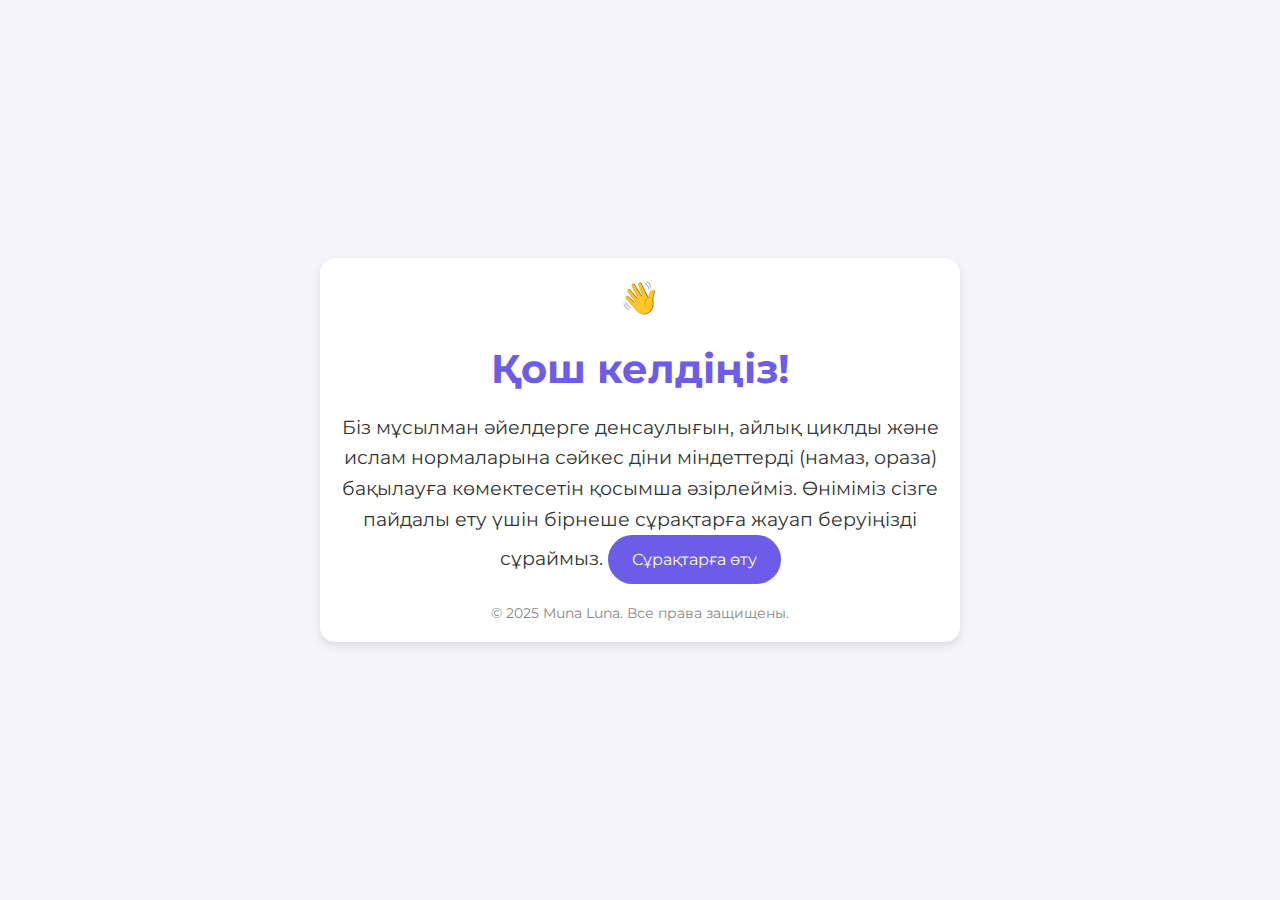
==== kaz.html @ 14688bdf "Create kaz.html" ====
<!DOCTYPE html>
<html lang="kz">
<head>
    <meta charset="UTF-8">
    <meta name="viewport" content="width=device-width, initial-scale=1.0">
    <title>Қош келдіңіз!</title>
    <link href="https://fonts.googleapis.com/css2?family=Montserrat:wght@400;700&display=swap" rel="stylesheet">
    <link rel="stylesheet" href="styles.css">
  </head>
  <body>
 <div class="container">
        <div class="emoji">👋</div>
        <h1>Қош келдіңіз!</h1>
        <p>
       Біз мұсылман әйелдерге денсаулығын, айлық циклды және ислам нормаларына сәйкес діни міндеттерді (намаз, ораза) бақылауға көмектесетін қосымша әзірлейміз. Өніміміз сізге пайдалы ету үшін бірнеше сұрақтарға жауап беруіңізді сұраймыз.
          <a href="https://forms.gle/6C79rHbjNdUCzA6z9" class="cta-button">Сұрақтарға өту</a>
        <footer>
            &copy; 2025 Muna Luna. Все права защищены.
        </footer>
    </div>
</body>
</html>
---- styles.css ----
/* Общие стили */
        body {
            font-family: 'Montserrat', sans-serif;
            background-color: #f4f4f9;
            color: #333;
            margin: 0;
            padding: 0;
            display: flex;
            justify-content: center;
            align-items: center;
            height: 100vh;
            text-align: center;
        }

        .container {
            max-width: 600px;
            padding: 20px;
            background-color: #ffffff;
            border-radius: 15px;
            box-shadow: 0 4px 10px rgba(0, 0, 0, 0.1);
        }

        h1 {
            font-size: 2.5rem;
            color: #6c5ce7;
            margin-bottom: 10px;
        }

        p {
            font-size: 1.2rem;
            line-height: 1.6;
            margin-bottom: 20px;
        }

        .cta-button {
            display: inline-block;
            padding: 12px 24px;
            font-size: 1rem;
            color: #fff;
            background-color: #6c5ce7;
            border-radius: 25px;
            text-decoration: none;
            transition: background-color 0.3s ease;
        }

        .cta-button:hover {
            background-color: #5a4dbf;
        }

        .emoji {
            font-size: 2rem;
            margin-bottom: 10px;
        }

        footer {
            margin-top: 20px;
            font-size: 0.9rem;
            color: #888;
        }
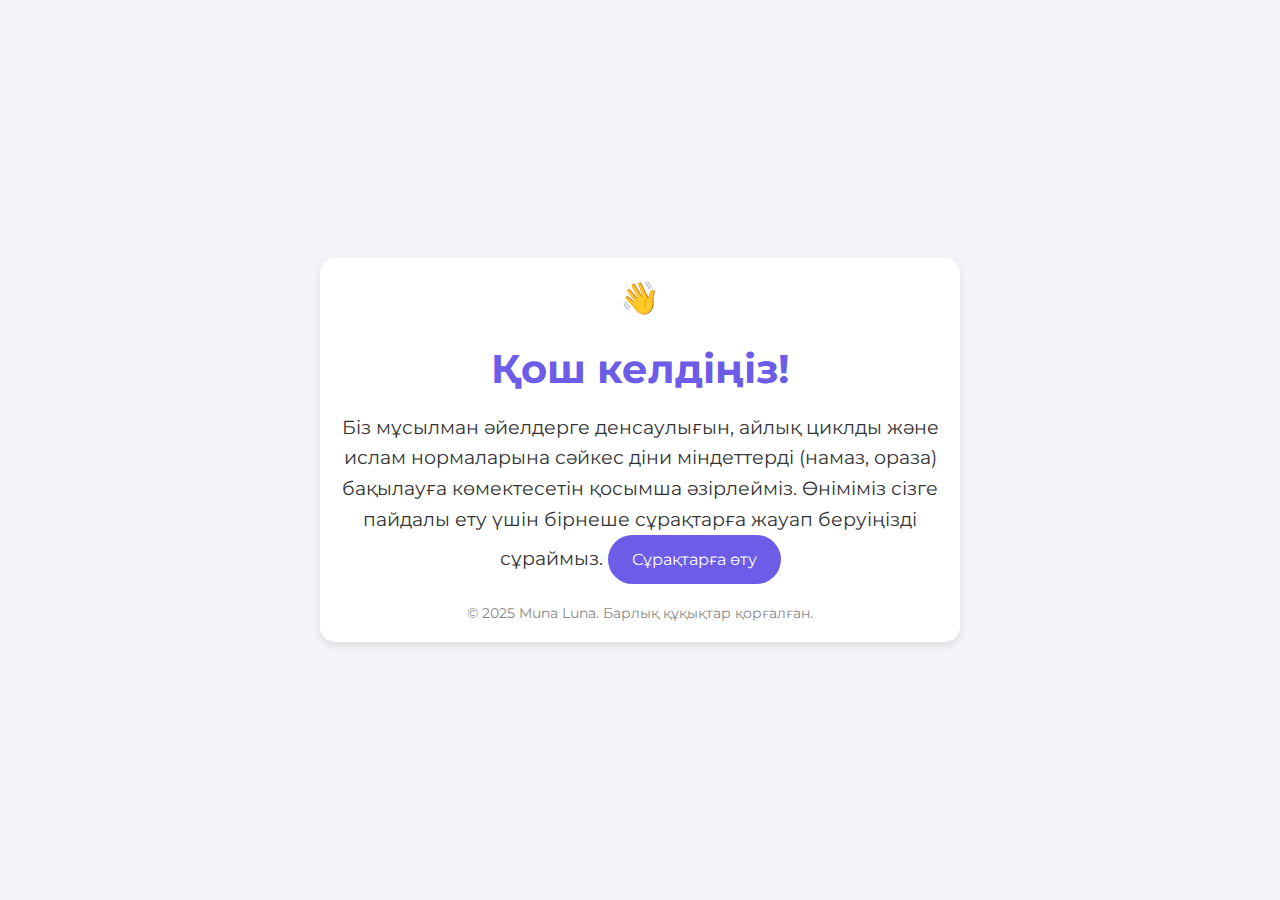
==== commit cfce707a: "Update kaz.html" ====
--- a/kaz.html
+++ b/kaz.html
@@ -15,7 +15,7 @@
        Біз мұсылман әйелдерге денсаулығын, айлық циклды және ислам нормаларына сәйкес діни міндеттерді (намаз, ораза) бақылауға көмектесетін қосымша әзірлейміз. Өніміміз сізге пайдалы ету үшін бірнеше сұрақтарға жауап беруіңізді сұраймыз.
           <a href="https://forms.gle/6C79rHbjNdUCzA6z9" class="cta-button">Сұрақтарға өту</a>
         <footer>
-            &copy; 2025 Muna Luna. Все права защищены.
+            &copy; 2025 Muna Luna. Барлық құқықтар қорғалған.
         </footer>
     </div>
 </body>
